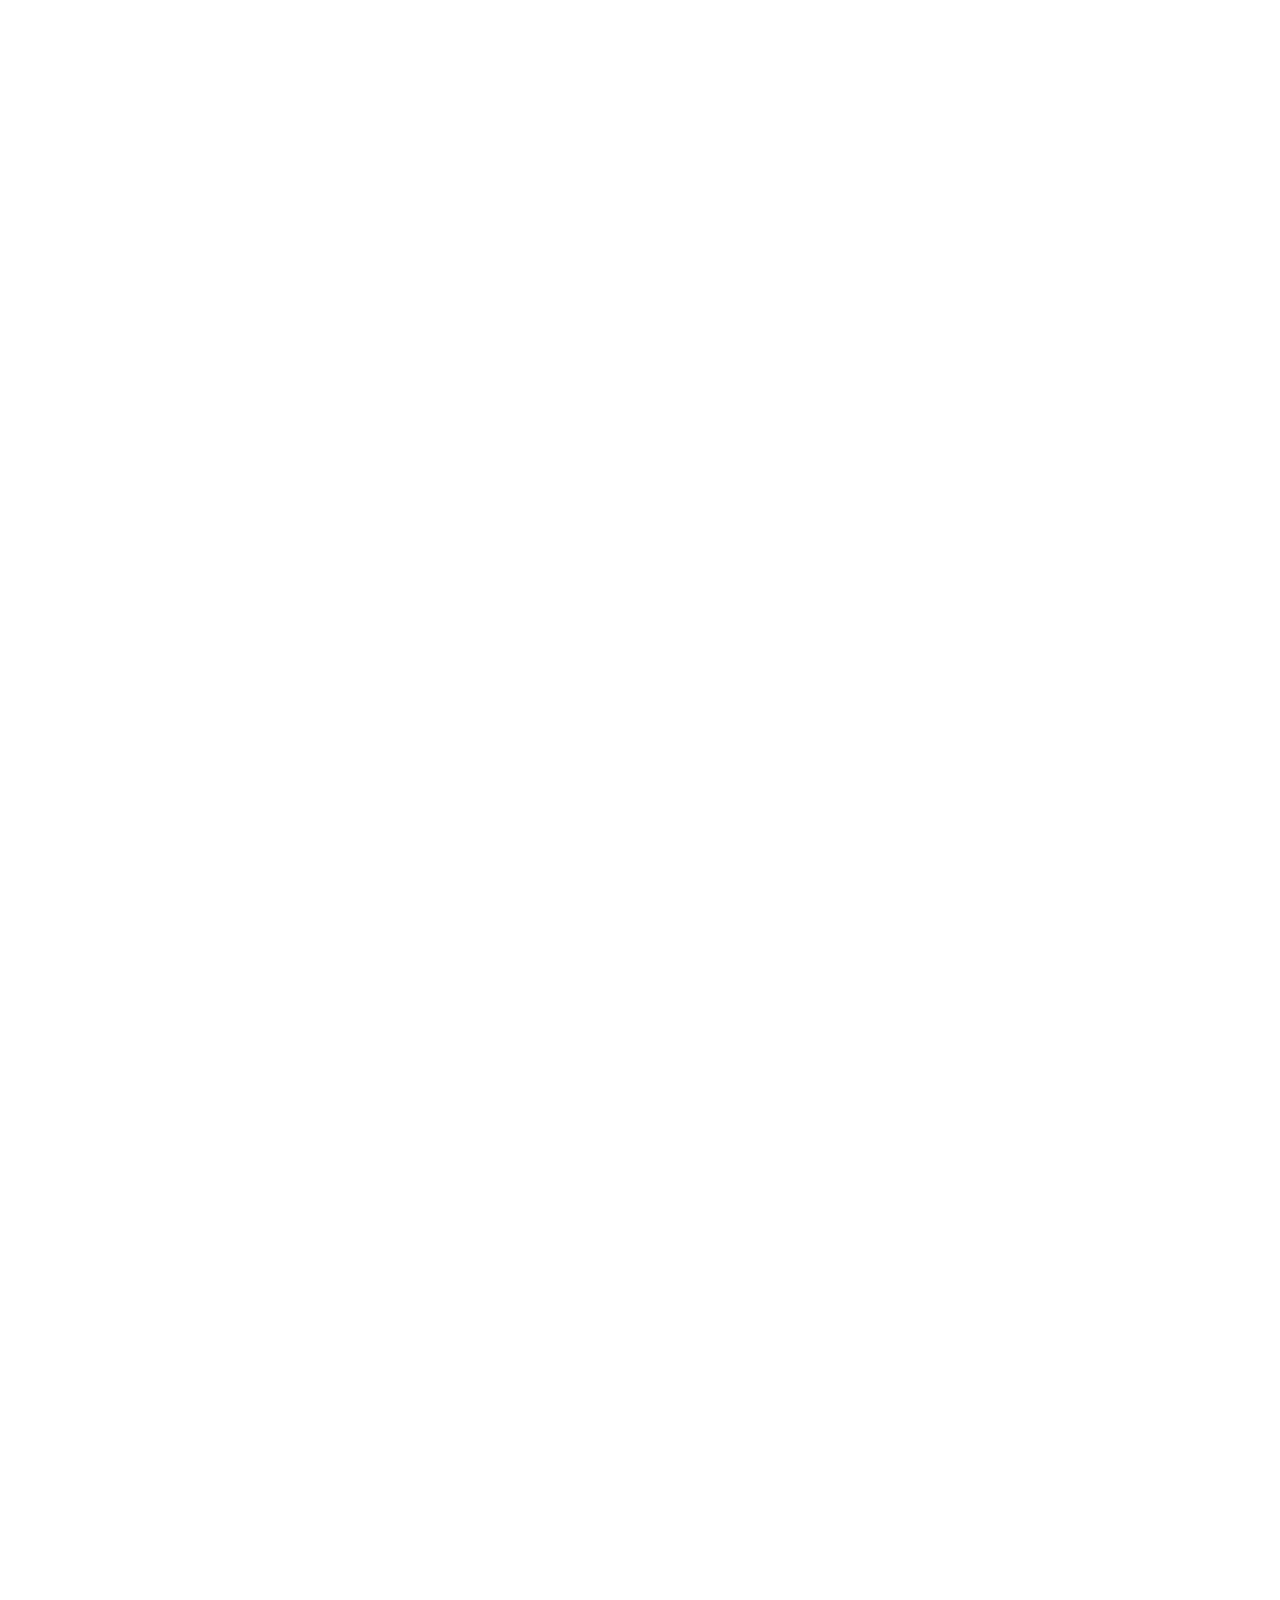
==== index.html @ c22ff70b "load project to githup" ====
<!doctype html>
<html lang="en">
  <head>
    <meta charset="UTF-8" />
    <meta name="viewport" content="width=device-width, initial-scale=1.0" />
    <title>Food Delivery</title>
    <link rel="stylesheet" href="./css/bootstrap.css" />
    <style>
      body {
        height: 5000px;
      }
    </style>
  </head>
  <body>
    <!-- navBar -->
  </body>
</html>
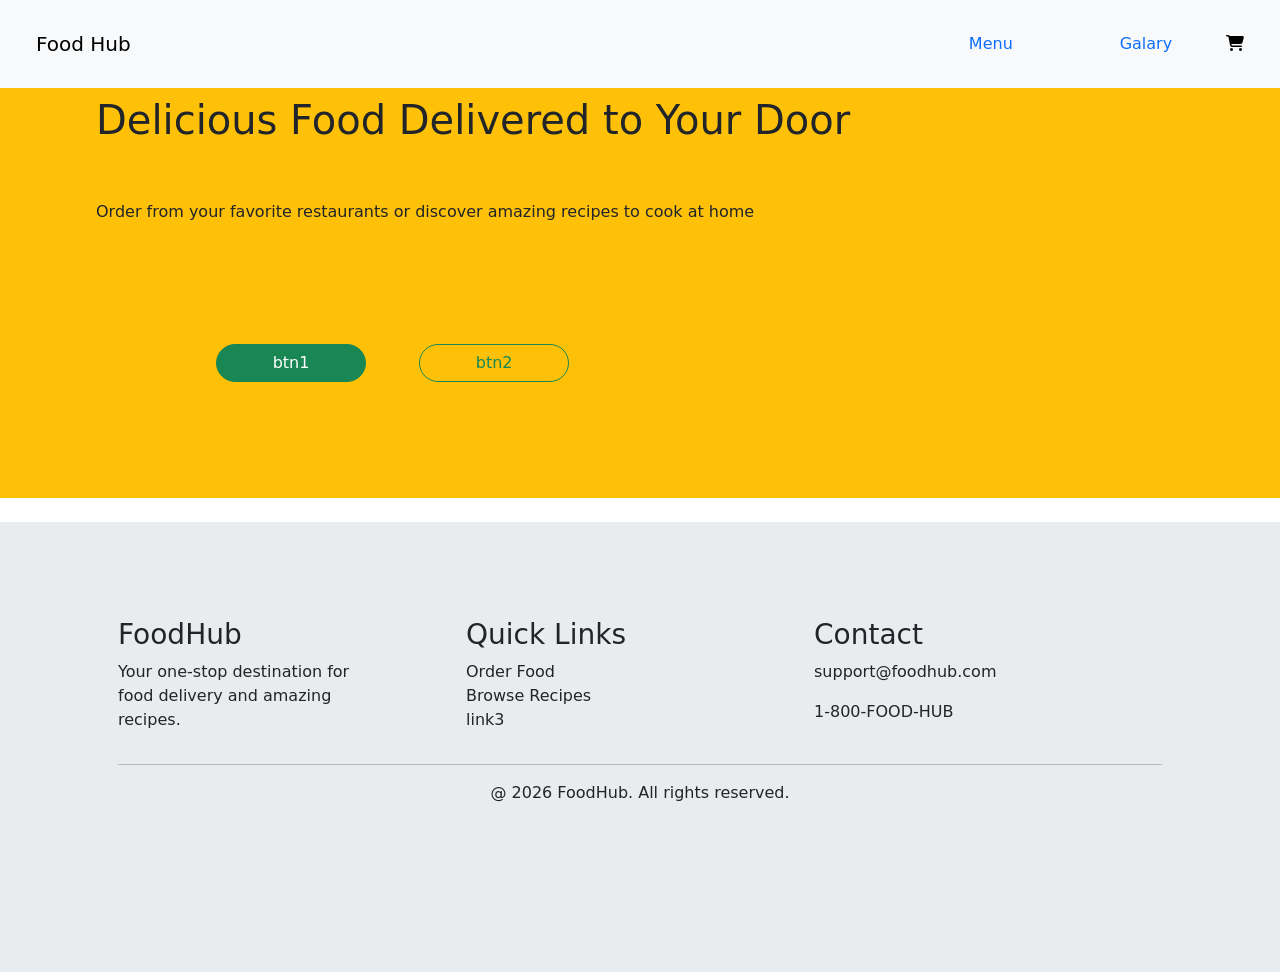
==== commit 5647eb14: "First day at work" ====
--- a/index.html
+++ b/index.html
@@ -5,13 +5,35 @@
     <meta name="viewport" content="width=device-width, initial-scale=1.0" />
     <title>Food Delivery</title>
     <link rel="stylesheet" href="./css/bootstrap.css" />
-    <style>
-      body {
-        height: 5000px;
-      }
-    </style>
+    <style></style>
   </head>
   <body>
-    <!-- navBar -->
+    <nav id="header"></nav>
+    <!-- landing page -->
+    <div class="mt-5 bg-warning" style="height: 50vh">
+      <div class="m-5 p-5">
+        <h1>Delicious Food Delivered to Your Door</h1>
+        <p class="pt-5">
+          Order from your favorite restaurants or discover amazing recipes to
+          cook at home
+        </p>
+        <div class="p-5 m-5">
+          <button
+            class="btn btn-outline-success bg-success text-white m-4"
+            style="width: 150px; border-radius: 20px"
+          >
+            btn1
+          </button>
+          <button
+            class="btn btn-outline-success m-4"
+            style="width: 150px; border-radius: 20px"
+          >
+            btn2
+          </button>
+        </div>
+      </div>
+    </div>
+    <footer id="footer" class="mt-4"></footer>
+    <script src="./assets/js/app.js"></script>
   </body>
 </html>
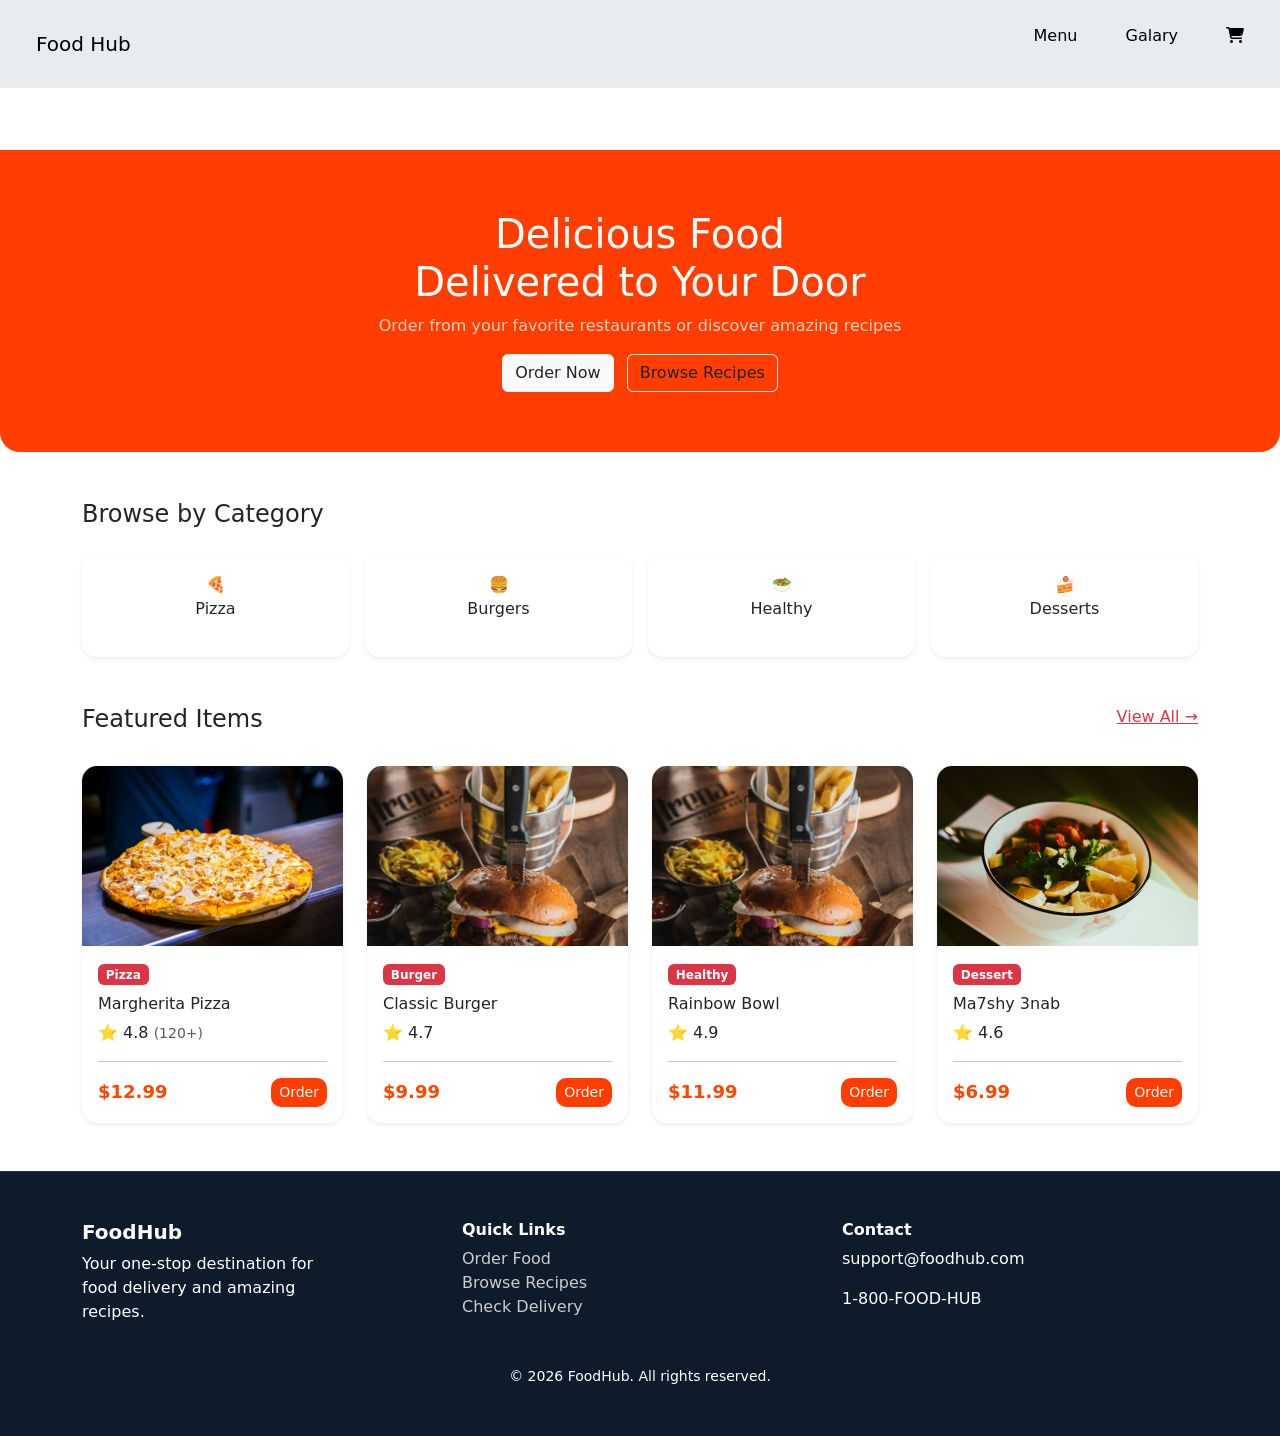
==== commit ae62d9e7: "second edit" ====
--- a/index.html
+++ b/index.html
@@ -5,35 +5,163 @@
     <meta name="viewport" content="width=device-width, initial-scale=1.0" />
     <title>Food Delivery</title>
     <link rel="stylesheet" href="./css/bootstrap.css" />
-    <style></style>
+    <link rel="stylesheet" href="./assets/css/style.css" />
   </head>
   <body>
-    <nav id="header"></nav>
-    <!-- landing page -->
-    <div class="mt-5 bg-warning" style="height: 50vh">
-      <div class="m-5 p-5">
-        <h1>Delicious Food Delivered to Your Door</h1>
-        <p class="pt-5">
-          Order from your favorite restaurants or discover amazing recipes to
-          cook at home
-        </p>
-        <div class="p-5 m-5">
-          <button
-            class="btn btn-outline-success bg-success text-white m-4"
-            style="width: 150px; border-radius: 20px"
-          >
-            btn1
-          </button>
-          <button
-            class="btn btn-outline-success m-4"
-            style="width: 150px; border-radius: 20px"
-          >
-            btn2
-          </button>
+    <nav id="header" style="height: 150px"></nav>
+    <div class="hero">
+      <h1>
+        Delicious Food <br />
+        Delivered to Your Door
+      </h1>
+      <p>Order from your favorite restaurants or discover amazing recipes</p>
+      <button class="btn btn-light me-2">
+        <a href="./pages/menu.html" class="text-decoration-none text-dark"
+          >Order Now</a
+        >
+      </button>
+      <button class="btn btn-outline-light">
+        <a href="./pages/galary.html" class="text-decoration-none text-dark"
+          >Browse Recipes</a
+        >
+      </button>
+    </div>
+
+    <div class="container my-5">
+      <h4 class="mb-4">Browse by Category</h4>
+
+      <div class="row text-center g-3">
+        <div class="col-md-3 col-6">
+          <div class="category-box shadow-sm">
+            🍕
+            <p>Pizza</p>
+          </div>
+        </div>
+
+        <div class="col-md-3 col-6">
+          <div class="category-box shadow-sm">
+            🍔
+            <p>Burgers</p>
+          </div>
+        </div>
+
+        <div class="col-md-3 col-6">
+          <div class="category-box shadow-sm">
+            🥗
+            <p>Healthy</p>
+          </div>
+        </div>
+
+        <div class="col-md-3 col-6">
+          <div class="category-box shadow-sm">
+            🍰
+            <p>Desserts</p>
+          </div>
         </div>
       </div>
     </div>
+
+    <div class="container">
+      <div class="d-flex justify-content-between mb-4">
+        <h4>Featured Items</h4>
+        <span class="text-danger"
+          ><a href="./pages/menu.html" class="text-danger">View All →</a></span
+        >
+      </div>
+
+      <div class="row g-4">
+        <div class="col-md-3 col-6">
+          <div class="card shadow-sm">
+            <img src="./assets/images/margherita pizza.jpg" />
+            <div class="card-body">
+              <span class="badge bg-danger">Pizza</span>
+              <h6 class="mt-2">Margherita Pizza</h6>
+              <p>⭐ 4.8 <small class="text-muted">(120+)</small></p>
+              <hr />
+              <div class="d-flex justify-content-between">
+                <span class="price">$12.99</span>
+                <button class="btn btn-order btn-sm">
+                  <a
+                    href="./pages/cart.html"
+                    class="text-decoration-none text-white"
+                    >Order</a
+                  >
+                </button>
+              </div>
+            </div>
+          </div>
+        </div>
+
+        <div class="col-md-3 col-6">
+          <div class="card shadow-sm">
+            <img src="./assets/images/Classic Cheeseburger.jpg" />
+            <div class="card-body">
+              <span class="badge bg-danger">Burger</span>
+              <h6 class="mt-2">Classic Burger</h6>
+              <p>⭐ 4.7</p>
+              <hr />
+              <div class="d-flex justify-content-between">
+                <span class="price">$9.99</span>
+                <button class="btn btn-order btn-sm">
+                  <a
+                    href="./pages/cart.html"
+                    class="text-decoration-none text-white"
+                    >Order</a
+                  >
+                </button>
+              </div>
+            </div>
+          </div>
+        </div>
+
+        <div class="col-md-3 col-6">
+          <div class="card shadow-sm">
+            <img src="./assets/images/Classic Cheeseburger.jpg" />
+            <div class="card-body">
+              <span class="badge bg-danger">Healthy</span>
+              <h6 class="mt-2">Rainbow Bowl</h6>
+              <p>⭐ 4.9</p>
+              <hr />
+              <div class="d-flex justify-content-between">
+                <span class="price">$11.99</span>
+                <button class="btn btn-order btn-sm">
+                  <a
+                    href="./pages/cart.html"
+                    class="text-decoration-none text-white"
+                    >Order</a
+                  >
+                </button>
+              </div>
+            </div>
+          </div>
+        </div>
+
+        <div class="col-md-3 col-6">
+          <div class="card shadow-sm">
+            <img src="./assets/images/Fresh Fruit Mix.jpg" />
+            <div class="card-body">
+              <span class="badge bg-danger">Dessert</span>
+              <h6 class="mt-2">Ma7shy 3nab</h6>
+              <p>⭐ 4.6</p>
+              <hr />
+              <div class="d-flex justify-content-between">
+                <span class="price">$6.99</span>
+                <button class="btn btn-order btn-sm">
+                  <a
+                    href="./pages/cart.html"
+                    class="text-decoration-none text-white"
+                    >Order</a
+                  >
+                </button>
+              </div>
+            </div>
+          </div>
+        </div>
+      </div>
+    </div>
+
     <footer id="footer" class="mt-4"></footer>
+
     <script src="./assets/js/app.js"></script>
   </body>
 </html>
--- a/assets/css/style.css
+++ b/assets/css/style.css
@@ -0,0 +1,103 @@
+
+
+/* Hero */
+.hero {
+background-color: #ff3d00;
+color: white;
+padding: 60px 20px;
+text-align: center;
+border-radius: 0 0 20px 20px;
+}
+
+.hero p {
+color: #ffd1c2;
+}
+
+/* menu */
+
+
+.card {
+height: 100%;
+}
+
+.card-img-top {
+height: 180px;
+object-fit: cover;
+}
+
+.card-title {
+font-size: 16px;
+font-weight: bold;
+}
+
+.card-text {
+font-size: 14px;
+}
+
+.price {
+color: orangered;
+font-size: 18px;
+}
+
+.btn-order {
+background-color: orangered;
+color: white;
+border: none;
+}
+
+.btn-order:hover {
+background-color: red;
+color: white;
+}
+.card:hover{
+    scale: 1.02 ;
+}
+
+/* Cards */
+.card {
+border-radius: 15px;
+overflow: hidden;
+border: none;
+}
+
+.card img {
+height: 180px;
+object-fit: cover;
+}
+
+.price {
+font-weight: bold;
+}
+
+.btn-order {
+background-color: #ff3d00;
+color: white;
+border-radius: 10px;
+}
+
+/* Categories */
+.category-box {
+background: white;
+border-radius: 15px;
+padding: 20px;
+transition: 0.3s;
+}
+
+.category-box:hover {
+transform: scale(1.05);
+}
+
+
+.footer {
+background-color: #0d1b2a;
+border-top: 1px solid rgba(255, 255, 255, 0.1);
+}
+
+.footer-link {
+color: #ccc;
+text-decoration: none;
+}
+
+.footer-link:hover {
+color: #fff;
+}
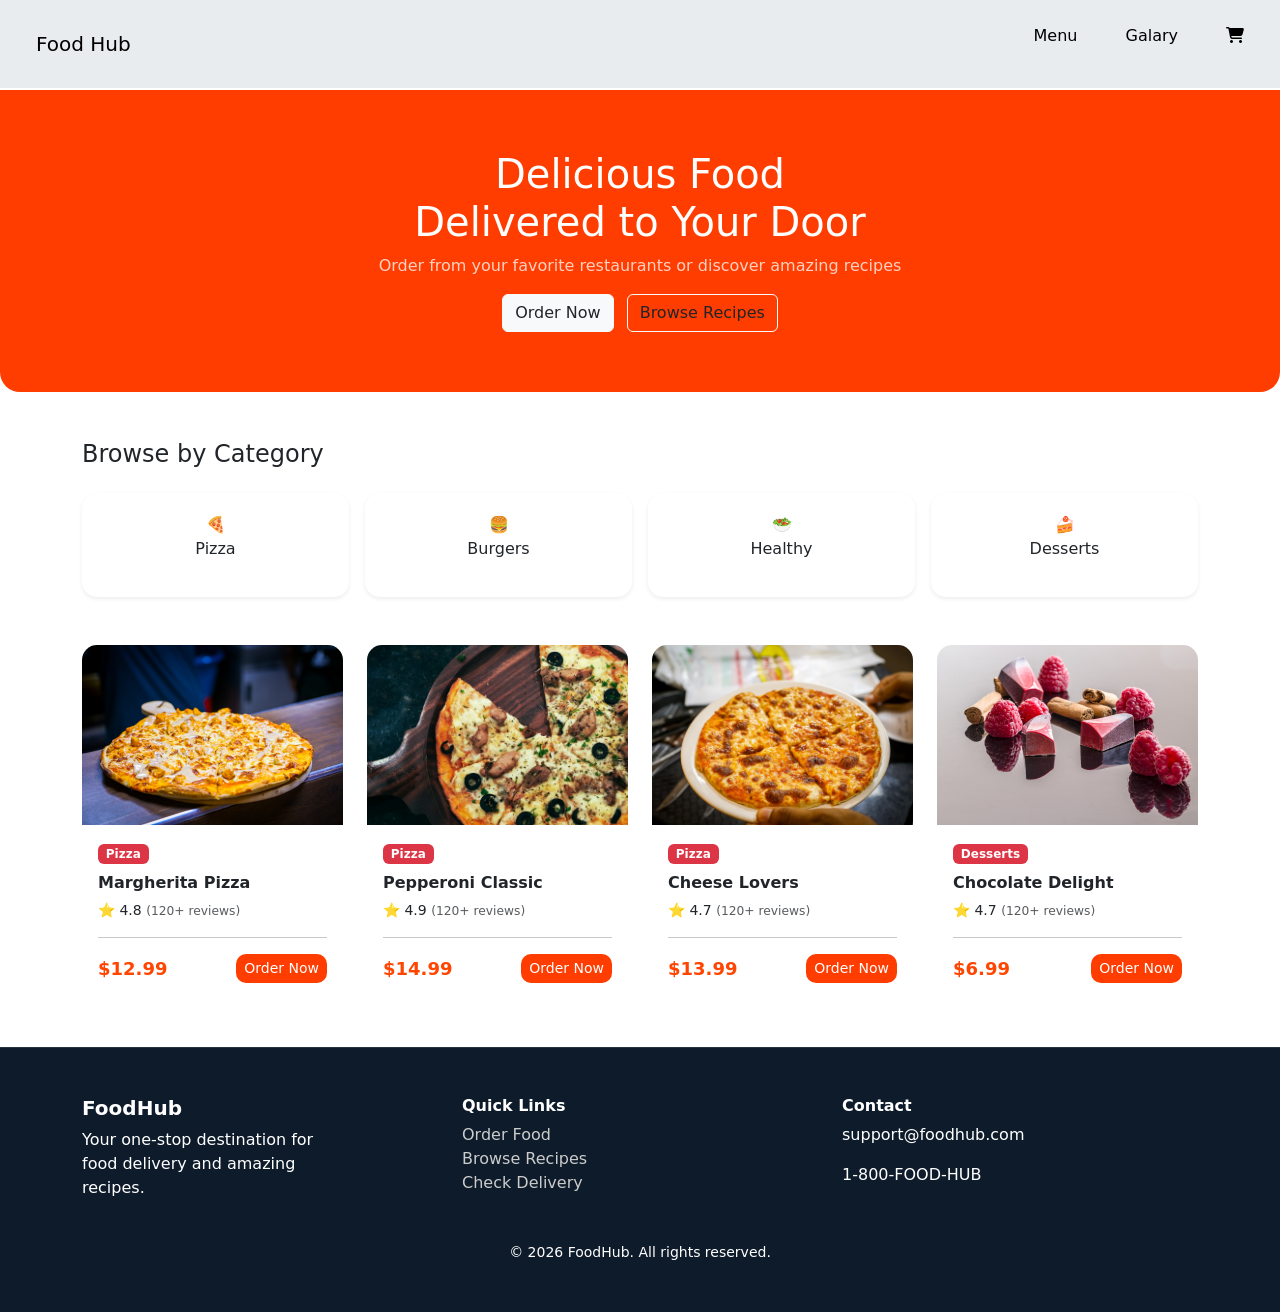
==== commit 521889af: "second day of work" ====
--- a/index.html
+++ b/index.html
@@ -8,7 +8,7 @@
     <link rel="stylesheet" href="./assets/css/style.css" />
   </head>
   <body>
-    <nav id="header" style="height: 150px"></nav>
+    <nav id="header" style="height: 90px"></nav>
     <div class="hero">
       <h1>
         Delicious Food <br />
@@ -21,7 +21,7 @@
         >
       </button>
       <button class="btn btn-outline-light">
-        <a href="./pages/galary.html" class="text-decoration-none text-dark"
+        <a href="./pages/recipes.html" class="text-decoration-none text-dark"
           >Browse Recipes</a
         >
       </button>
@@ -62,95 +62,120 @@
     </div>
 
     <div class="container">
-      <div class="d-flex justify-content-between mb-4">
-        <h4>Featured Items</h4>
-        <span class="text-danger"
-          ><a href="./pages/menu.html" class="text-danger">View All →</a></span
-        >
-      </div>
+      <div class="row g-4">
+        <div class="col-md-3">
+          <div class="card">
+            <div style="overflow: hidden">
+              <img
+                src="../assets/images/margherita pizza.jpg"
+                class="card-img-top img"
+                alt="Pizza"
+              />
+            </div>
 
-      <div class="row g-4">
-        <div class="col-md-3 col-6">
-          <div class="card shadow-sm">
-            <img src="./assets/images/margherita pizza.jpg" />
             <div class="card-body">
               <span class="badge bg-danger">Pizza</span>
-              <h6 class="mt-2">Margherita Pizza</h6>
-              <p>⭐ 4.8 <small class="text-muted">(120+)</small></p>
+              <h5 class="card-title mt-2">Margherita Pizza</h5>
+              <p class="card-text">
+                ⭐ 4.8 <small class="text-muted">(120+ reviews)</small>
+              </p>
               <hr />
-              <div class="d-flex justify-content-between">
-                <span class="price">$12.99</span>
+              <div class="d-flex justify-content-between align-items-center">
+                <p class="price mb-0">$12.99</p>
                 <button class="btn btn-order btn-sm">
                   <a
-                    href="./pages/cart.html"
+                    href="../pages/cart.html"
                     class="text-decoration-none text-white"
-                    >Order</a
+                    >Order Now</a
                   >
                 </button>
               </div>
             </div>
           </div>
         </div>
+        <div class="col-md-3">
+          <div class="card">
+            <div style="overflow: hidden">
+              <img
+                src="../assets/images/Pepperoni Classic.jpg"
+                class="card-img-top img"
+                alt="Pizza"
+              />
+            </div>
 
-        <div class="col-md-3 col-6">
-          <div class="card shadow-sm">
-            <img src="./assets/images/Classic Cheeseburger.jpg" />
             <div class="card-body">
-              <span class="badge bg-danger">Burger</span>
-              <h6 class="mt-2">Classic Burger</h6>
-              <p>⭐ 4.7</p>
+              <span class="badge bg-danger">Pizza</span>
+              <h5 class="card-title mt-2">Pepperoni Classic</h5>
+              <p class="card-text">
+                ⭐ 4.9 <small class="text-muted">(120+ reviews)</small>
+              </p>
               <hr />
-              <div class="d-flex justify-content-between">
-                <span class="price">$9.99</span>
+              <div class="d-flex justify-content-between align-items-center">
+                <p class="price mb-0">$14.99</p>
                 <button class="btn btn-order btn-sm">
                   <a
-                    href="./pages/cart.html"
+                    href="../pages/cart.html"
                     class="text-decoration-none text-white"
-                    >Order</a
+                    >Order Now</a
                   >
                 </button>
               </div>
             </div>
           </div>
         </div>
+        <div class="col-md-3">
+          <div class="card">
+            <div style="overflow: hidden">
+              <img
+                src="../assets/images/Cheese Lovers.jpg"
+                class="card-img-top img"
+              />
+            </div>
 
-        <div class="col-md-3 col-6">
-          <div class="card shadow-sm">
-            <img src="./assets/images/Classic Cheeseburger.jpg" />
             <div class="card-body">
-              <span class="badge bg-danger">Healthy</span>
-              <h6 class="mt-2">Rainbow Bowl</h6>
-              <p>⭐ 4.9</p>
+              <span class="badge bg-danger">Pizza</span>
+              <h5 class="card-title mt-2">Cheese Lovers</h5>
+              <p class="card-text">
+                ⭐ 4.7 <small class="text-muted">(120+ reviews)</small>
+              </p>
               <hr />
-              <div class="d-flex justify-content-between">
-                <span class="price">$11.99</span>
+              <div class="d-flex justify-content-between align-items-center">
+                <p class="price mb-0">$13.99</p>
                 <button class="btn btn-order btn-sm">
                   <a
-                    href="./pages/cart.html"
+                    href="../pages/cart.html"
                     class="text-decoration-none text-white"
-                    >Order</a
+                    >Order Now</a
                   >
                 </button>
               </div>
             </div>
           </div>
         </div>
+        <div class="col-md-3">
+          <div class="card">
+            <div style="overflow: hidden">
+              <img
+                src="../assets/images/Chocolate Delight.jpg"
+                class="card-img-top img"
+                alt="Dessert"
+              />
+            </div>
 
-        <div class="col-md-3 col-6">
-          <div class="card shadow-sm">
-            <img src="./assets/images/Fresh Fruit Mix.jpg" />
             <div class="card-body">
-              <span class="badge bg-danger">Dessert</span>
-              <h6 class="mt-2">Ma7shy 3nab</h6>
-              <p>⭐ 4.6</p>
+              <span class="badge bg-danger">Desserts</span>
+              <h5 class="card-title mt-2">Chocolate Delight</h5>
+              <p class="card-text">
+                ⭐ 4.7 <small class="text-muted">(120+ reviews)</small>
+              </p>
               <hr />
-              <div class="d-flex justify-content-between">
-                <span class="price">$6.99</span>
+              <div class="d-flex justify-content-between align-items-center">
+                <p class="price mb-0">$6.99</p>
                 <button class="btn btn-order btn-sm">
                   <a
-                    href="./pages/cart.html"
+                    href="../pages/cart.html"
                     class="text-decoration-none text-white"
-                    >Order</a
+                    >Order Now</a
                   >
                 </button>
               </div>
--- a/assets/css/style.css
+++ b/assets/css/style.css
@@ -49,8 +49,14 @@
 background-color: red;
 color: white;
 }
+
+
 .card:hover{
-    scale: 1.02 ;
+    .img{
+        transition: 0.4s ease;
+        scale: 1.09 ;
+    }
+    box-shadow: 2px 2px 10px rgb(255, 68, 0);
 }
 
 /* Cards */
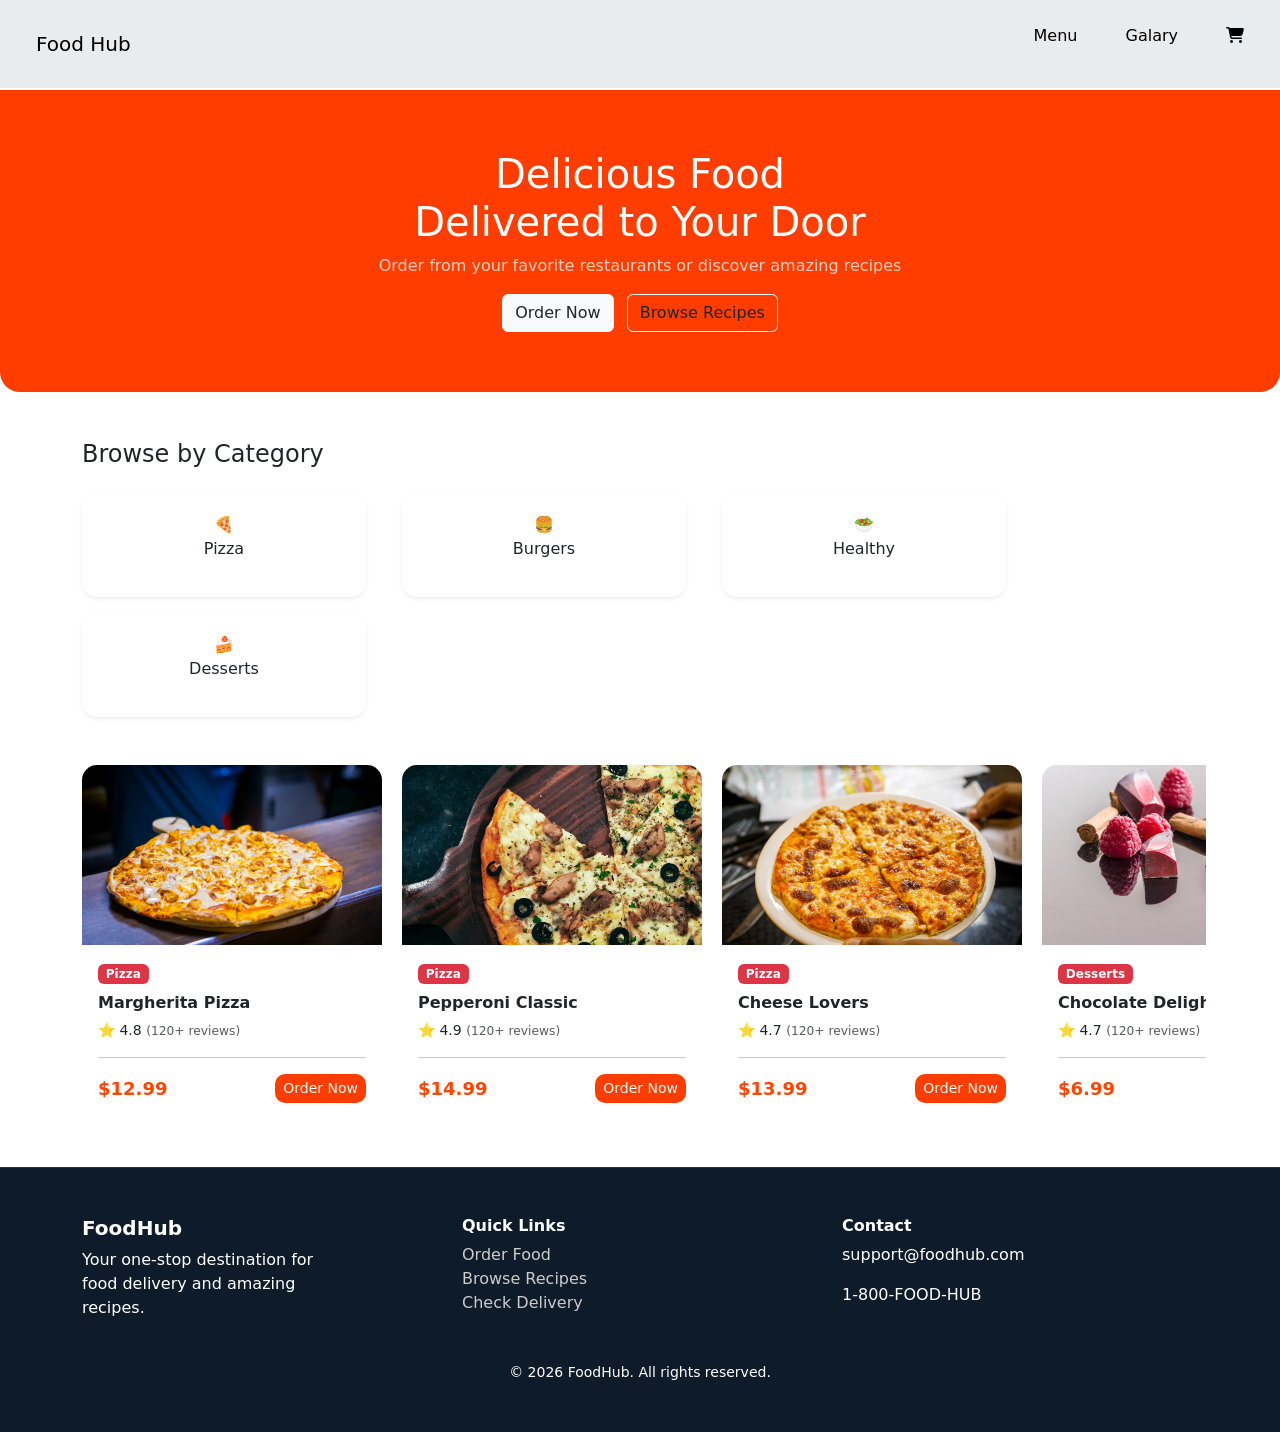
==== commit 90975fe4: "last edit" ====
--- a/index.html
+++ b/index.html
@@ -4,6 +4,12 @@
     <meta charset="UTF-8" />
     <meta name="viewport" content="width=device-width, initial-scale=1.0" />
     <title>Food Delivery</title>
+    <link
+      rel="icon"
+      href="./assets/images/food-delivery_10636018.png"
+      type="image/png"
+    />
+
     <link rel="stylesheet" href="./css/bootstrap.css" />
     <link rel="stylesheet" href="./assets/css/style.css" />
   </head>
@@ -62,122 +68,253 @@
     </div>
 
     <div class="container">
-      <div class="row g-4">
-        <div class="col-md-3">
-          <div class="card">
-            <div style="overflow: hidden">
-              <img
-                src="../assets/images/margherita pizza.jpg"
-                class="card-img-top img"
-                alt="Pizza"
-              />
-            </div>
-
-            <div class="card-body">
-              <span class="badge bg-danger">Pizza</span>
-              <h5 class="card-title mt-2">Margherita Pizza</h5>
-              <p class="card-text">
-                ⭐ 4.8 <small class="text-muted">(120+ reviews)</small>
-              </p>
-              <hr />
-              <div class="d-flex justify-content-between align-items-center">
-                <p class="price mb-0">$12.99</p>
-                <button class="btn btn-order btn-sm">
-                  <a
-                    href="../pages/cart.html"
-                    class="text-decoration-none text-white"
-                    >Order Now</a
-                  >
-                </button>
-              </div>
-            </div>
-          </div>
-        </div>
-        <div class="col-md-3">
-          <div class="card">
-            <div style="overflow: hidden">
-              <img
-                src="../assets/images/Pepperoni Classic.jpg"
-                class="card-img-top img"
-                alt="Pizza"
-              />
-            </div>
-
-            <div class="card-body">
-              <span class="badge bg-danger">Pizza</span>
-              <h5 class="card-title mt-2">Pepperoni Classic</h5>
-              <p class="card-text">
-                ⭐ 4.9 <small class="text-muted">(120+ reviews)</small>
-              </p>
-              <hr />
-              <div class="d-flex justify-content-between align-items-center">
-                <p class="price mb-0">$14.99</p>
-                <button class="btn btn-order btn-sm">
-                  <a
-                    href="../pages/cart.html"
-                    class="text-decoration-none text-white"
-                    >Order Now</a
-                  >
-                </button>
-              </div>
-            </div>
-          </div>
-        </div>
-        <div class="col-md-3">
-          <div class="card">
-            <div style="overflow: hidden">
-              <img
-                src="../assets/images/Cheese Lovers.jpg"
-                class="card-img-top img"
-              />
-            </div>
-
-            <div class="card-body">
-              <span class="badge bg-danger">Pizza</span>
-              <h5 class="card-title mt-2">Cheese Lovers</h5>
-              <p class="card-text">
-                ⭐ 4.7 <small class="text-muted">(120+ reviews)</small>
-              </p>
-              <hr />
-              <div class="d-flex justify-content-between align-items-center">
-                <p class="price mb-0">$13.99</p>
-                <button class="btn btn-order btn-sm">
-                  <a
-                    href="../pages/cart.html"
-                    class="text-decoration-none text-white"
-                    >Order Now</a
-                  >
-                </button>
-              </div>
-            </div>
-          </div>
-        </div>
-        <div class="col-md-3">
-          <div class="card">
-            <div style="overflow: hidden">
-              <img
-                src="../assets/images/Chocolate Delight.jpg"
-                class="card-img-top img"
-                alt="Dessert"
-              />
-            </div>
-
-            <div class="card-body">
-              <span class="badge bg-danger">Desserts</span>
-              <h5 class="card-title mt-2">Chocolate Delight</h5>
-              <p class="card-text">
-                ⭐ 4.7 <small class="text-muted">(120+ reviews)</small>
-              </p>
-              <hr />
-              <div class="d-flex justify-content-between align-items-center">
-                <p class="price mb-0">$6.99</p>
-                <button class="btn btn-order btn-sm">
-                  <a
-                    href="../pages/cart.html"
-                    class="text-decoration-none text-white"
-                    >Order Now</a
-                  >
-                </button>
+      <div class="row g-3">
+        <div class="slider">
+          <div class="slider-track">
+            <div class="col-md-3">
+              <div class="card">
+                <div style="overflow: hidden">
+                  <img
+                    src="../assets/images/margherita pizza.jpg"
+                    class="card-img-top img"
+                    alt="Pizza"
+                  />
+                </div>
+
+                <div class="card-body">
+                  <span class="badge bg-danger">Pizza</span>
+                  <h5 class="card-title mt-2">Margherita Pizza</h5>
+                  <p class="card-text">
+                    ⭐ 4.8 <small class="text-muted">(120+ reviews)</small>
+                  </p>
+                  <hr />
+                  <div
+                    class="d-flex justify-content-between align-items-center"
+                  >
+                    <p class="price mb-0">$12.99</p>
+                    <a
+                      href="../pages/cart.html"
+                      class="btn btn-order btn-sm text-white"
+                    >
+                      Order Now
+                    </a>
+                  </div>
+                </div>
+              </div>
+            </div>
+            <div class="col-md-3">
+              <div class="card">
+                <div style="overflow: hidden">
+                  <img
+                    src="../assets/images/Pepperoni Classic.jpg"
+                    class="card-img-top img"
+                    alt="Pizza"
+                  />
+                </div>
+
+                <div class="card-body">
+                  <span class="badge bg-danger">Pizza</span>
+                  <h5 class="card-title mt-2">Pepperoni Classic</h5>
+                  <p class="card-text">
+                    ⭐ 4.9 <small class="text-muted">(120+ reviews)</small>
+                  </p>
+                  <hr />
+                  <div
+                    class="d-flex justify-content-between align-items-center"
+                  >
+                    <p class="price mb-0">$14.99</p>
+                    <a
+                      href="../pages/cart.html"
+                      class="btn btn-order btn-sm text-white"
+                    >
+                      Order Now
+                    </a>
+                  </div>
+                </div>
+              </div>
+            </div>
+            <div class="col-md-3">
+              <div class="card">
+                <div style="overflow: hidden">
+                  <img
+                    src="../assets/images/Cheese Lovers.jpg"
+                    class="card-img-top img"
+                  />
+                </div>
+
+                <div class="card-body">
+                  <span class="badge bg-danger">Pizza</span>
+                  <h5 class="card-title mt-2">Cheese Lovers</h5>
+                  <p class="card-text">
+                    ⭐ 4.7 <small class="text-muted">(120+ reviews)</small>
+                  </p>
+                  <hr />
+                  <div
+                    class="d-flex justify-content-between align-items-center"
+                  >
+                    <p class="price mb-0">$13.99</p>
+                    <a
+                      href="../pages/cart.html"
+                      class="btn btn-order btn-sm text-white"
+                    >
+                      Order Now
+                    </a>
+                  </div>
+                </div>
+              </div>
+            </div>
+            <div class="col-md-3">
+              <div class="card">
+                <div style="overflow: hidden">
+                  <img
+                    src="../assets/images/Chocolate Delight.jpg"
+                    class="card-img-top img"
+                    alt="Dessert"
+                  />
+                </div>
+
+                <div class="card-body">
+                  <span class="badge bg-danger">Desserts</span>
+                  <h5 class="card-title mt-2">Chocolate Delight</h5>
+                  <p class="card-text">
+                    ⭐ 4.7 <small class="text-muted">(120+ reviews)</small>
+                  </p>
+                  <hr />
+                  <div
+                    class="d-flex justify-content-between align-items-center"
+                  >
+                    <p class="price mb-0">$6.99</p>
+                    <a
+                      href="../pages/cart.html"
+                      class="btn btn-order btn-sm text-white"
+                    >
+                      Order Now
+                    </a>
+                  </div>
+                </div>
+              </div>
+            </div>
+            <div class="col-md-3">
+              <div class="card">
+                <div style="overflow: hidden">
+                  <img
+                    src="../assets/images/margherita pizza.jpg"
+                    class="card-img-top img"
+                    alt="Pizza"
+                  />
+                </div>
+
+                <div class="card-body">
+                  <span class="badge bg-danger">Pizza</span>
+                  <h5 class="card-title mt-2">Margherita Pizza</h5>
+                  <p class="card-text">
+                    ⭐ 4.8 <small class="text-muted">(120+ reviews)</small>
+                  </p>
+                  <hr />
+                  <div
+                    class="d-flex justify-content-between align-items-center"
+                  >
+                    <p class="price mb-0">$12.99</p>
+                    <a
+                      href="../pages/cart.html"
+                      class="btn btn-order btn-sm text-white"
+                    >
+                      Order Now
+                    </a>
+                  </div>
+                </div>
+              </div>
+            </div>
+            <div class="col-md-3">
+              <div class="card">
+                <div style="overflow: hidden">
+                  <img
+                    src="../assets/images/Pepperoni Classic.jpg"
+                    class="card-img-top img"
+                    alt="Pizza"
+                  />
+                </div>
+
+                <div class="card-body">
+                  <span class="badge bg-danger">Pizza</span>
+                  <h5 class="card-title mt-2">Pepperoni Classic</h5>
+                  <p class="card-text">
+                    ⭐ 4.9 <small class="text-muted">(120+ reviews)</small>
+                  </p>
+                  <hr />
+                  <div
+                    class="d-flex justify-content-between align-items-center"
+                  >
+                    <p class="price mb-0">$14.99</p>
+                    <a
+                      href="../pages/cart.html"
+                      class="btn btn-order btn-sm text-white"
+                    >
+                      Order Now
+                    </a>
+                  </div>
+                </div>
+              </div>
+            </div>
+            <div class="col-md-3">
+              <div class="card">
+                <div style="overflow: hidden">
+                  <img
+                    src="../assets/images/Cheese Lovers.jpg"
+                    class="card-img-top img"
+                  />
+                </div>
+
+                <div class="card-body">
+                  <span class="badge bg-danger">Pizza</span>
+                  <h5 class="card-title mt-2">Cheese Lovers</h5>
+                  <p class="card-text">
+                    ⭐ 4.7 <small class="text-muted">(120+ reviews)</small>
+                  </p>
+                  <hr />
+                  <div
+                    class="d-flex justify-content-between align-items-center"
+                  >
+                    <p class="price mb-0">$13.99</p>
+                    <a
+                      href="../pages/cart.html"
+                      class="btn btn-order btn-sm text-white"
+                    >
+                      Order Now
+                    </a>
+                  </div>
+                </div>
+              </div>
+            </div>
+            <div class="col-md-3">
+              <div class="card">
+                <div style="overflow: hidden">
+                  <img
+                    src="../assets/images/Chocolate Delight.jpg"
+                    class="card-img-top img"
+                    alt="Dessert"
+                  />
+                </div>
+
+                <div class="card-body">
+                  <span class="badge bg-danger">Desserts</span>
+                  <h5 class="card-title mt-2">Chocolate Delight</h5>
+                  <p class="card-text">
+                    ⭐ 4.7 <small class="text-muted">(120+ reviews)</small>
+                  </p>
+                  <hr />
+                  <div
+                    class="d-flex justify-content-between align-items-center"
+                  >
+                    <p class="price mb-0">$6.99</p>
+                    <a
+                      href="../pages/cart.html"
+                      class="btn btn-order btn-sm text-white"
+                    >
+                      Order Now
+                    </a>
+                  </div>
+                </div>
               </div>
             </div>
           </div>
--- a/assets/css/style.css
+++ b/assets/css/style.css
@@ -106,4 +106,127 @@
 
 .footer-link:hover {
 color: #fff;
+}
+
+
+
+.slider {
+  overflow: hidden;
+  width: 100%;
+}
+
+.slider-track {
+  display: flex;
+  width: max-content;
+  animation: scroll 25s linear infinite;
+}
+
+.col-md-3 {
+  flex: 0 0 auto;
+  width: 300px;
+  margin-right: 20px;
+}
+
+@keyframes scroll {
+  from {
+    transform: translateX(0);
+  }
+  to {
+    transform: translateX(-50%);
+  }
+}
+.slider:hover .slider-track {
+  animation-play-state: paused;
+}
+
+
+/* cart */
+:root {
+--primary-color: #2c3e50;
+--accent-color: #e67e22;
+--bg-light: #f4f7f6;
+}
+
+.cart-container {
+margin-top: 50px;
+margin-bottom: 50px;
+}
+.product-card {
+border: none;
+border-radius: 15px;
+transition: all 0.3s ease;
+margin-bottom: 20px;
+overflow: hidden;
+box-shadow: 0 4px 10px rgba(0, 0, 0, 0.05);
+}
+
+.product-card:hover {
+box-shadow: 0 8px 25px rgba(0, 0, 0, 0.1);
+}
+
+.product-img {
+object-fit: cover;
+height: 100%;
+min-height: 150px;
+}
+
+.price-tag {
+color: #27ae60;
+font-weight: bold;
+font-size: 1.2rem;
+}
+
+.qty-controls {
+background: #eee;
+border-radius: 10px;
+padding: 5px 15px;
+display: inline-flex;
+align-items: center;
+gap: 15px;
+}
+
+.qty-btn {
+border: none;
+background: none;
+font-weight: bold;
+font-size: 1.2rem;
+color: var(--primary-color);
+cursor: pointer;
+}
+
+.summary-card {
+background: var(--primary-color);
+color: white;
+border-radius: 20px;
+padding: 30px;
+position: sticky;
+top: 20px;
+}
+
+.summary-item {
+display: flex;
+justify-content: space-between;
+margin-bottom: 15px;
+}
+
+.total-line {
+border-top: 1px solid rgba(255, 255, 255, 0.2);
+padding-top: 15px;
+font-size: 1.4rem;
+font-weight: bold;
+}
+
+.checkout-btn {
+background-color: var(--accent-color);
+border: none;
+width: 100%;
+padding: 12px;
+border-radius: 10px;
+font-weight: bold;
+margin-top: 20px;
+transition: 0.3s;
+}
+
+.checkout-btn:hover {
+background-color: #d35400;
 }
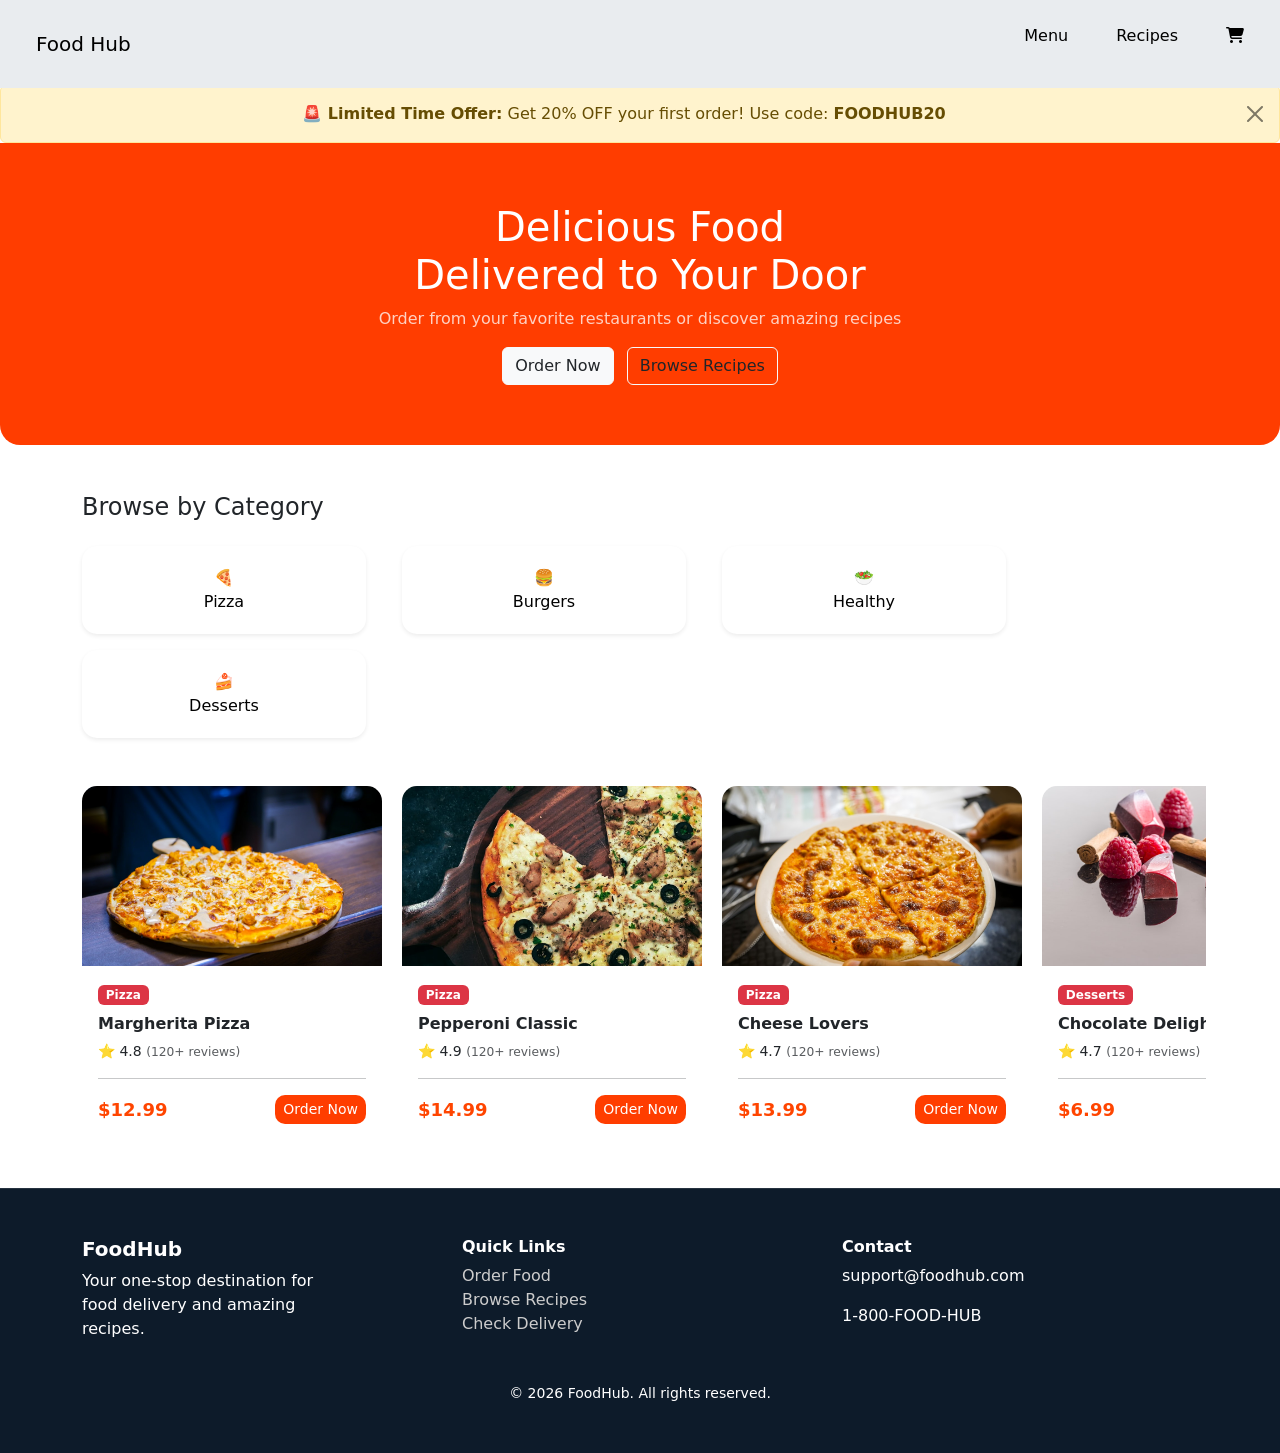
==== commit 2067fd21: "last update" ====
--- a/index.html
+++ b/index.html
@@ -14,7 +14,21 @@
     <link rel="stylesheet" href="./assets/css/style.css" />
   </head>
   <body>
-    <nav id="header" style="height: 90px"></nav>
+    <nav id="header" style="height: 85px"></nav>
+    <div
+      class="alert alert-warning alert-dismissible fade show text-center mb-0"
+      role="alert"
+    >
+      <strong>🚨 Limited Time Offer:</strong> Get 20% OFF your first order! Use
+      code: <b>FOODHUB20</b>
+      <button
+        type="button"
+        class="btn-close"
+        data-bs-dismiss="alert"
+        aria-label="Close"
+      ></button>
+    </div>
+
     <div class="hero">
       <h1>
         Delicious Food <br />
@@ -35,33 +49,54 @@
 
     <div class="container my-5">
       <h4 class="mb-4">Browse by Category</h4>
-
       <div class="row text-center g-3">
         <div class="col-md-3 col-6">
           <div class="category-box shadow-sm">
-            🍕
-            <p>Pizza</p>
+            <a
+              href="./pages/menu.html#pizza"
+              class="text-decoration-none text-black"
+              >🍕
+              <br />
+              Pizza</a
+            >
           </div>
         </div>
 
         <div class="col-md-3 col-6">
           <div class="category-box shadow-sm">
-            🍔
-            <p>Burgers</p>
+            <a
+              href="./pages/menu.html#burger"
+              class="text-decoration-none text-black"
+              >🍔
+              <br />
+              Burgers</a
+            >
           </div>
         </div>
 
         <div class="col-md-3 col-6">
           <div class="category-box shadow-sm">
-            🥗
-            <p>Healthy</p>
+            <a
+              href="./pages/menu.html#healthy"
+              class="text-decoration-none text-black"
+              >🥗
+              <br />
+              Healthy</a
+            >
           </div>
         </div>
 
         <div class="col-md-3 col-6">
           <div class="category-box shadow-sm">
-            🍰
-            <p>Desserts</p>
+            <a
+              href="./pages/menu.html#dessert"
+              class="text-decoration-none text-black"
+            >
+              🍰
+              <br />
+
+              Desserts</a
+            >
           </div>
         </div>
       </div>
@@ -323,7 +358,7 @@
     </div>
 
     <footer id="footer" class="mt-4"></footer>
-
+    <script src="./assets/js/bootstrap.bundle.js"></script>
     <script src="./assets/js/app.js"></script>
   </body>
 </html>
